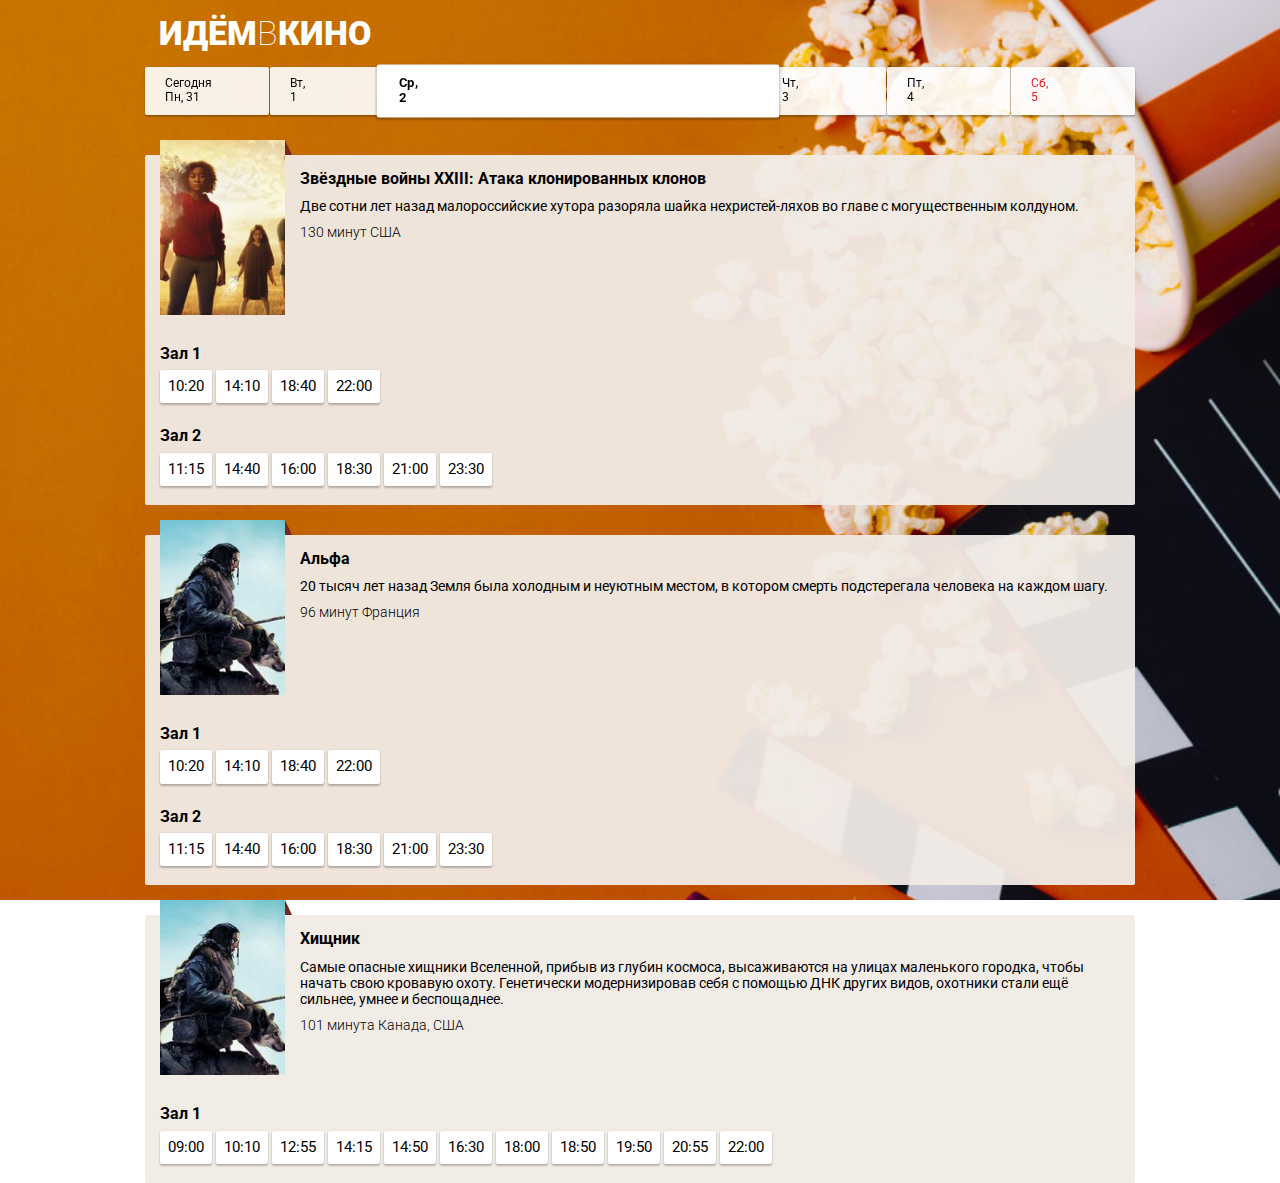
==== index.html @ d0161876 "initial" ====
<!DOCTYPE html>
<html lang="ru">

<head>
  <meta charset="UTF-8">
  <meta name="viewport" content="width=device-width, initial-scale=1.0">
  <meta http-equiv="X-UA-Compatible" content="ie=edge">
  <title>ИдёмВКино</title>
  <link rel="stylesheet" href="css/normalize.css">
  <link rel="stylesheet" href="css/styles.css">
  <link href="https://fonts.googleapis.com/css?family=Roboto:100,300,400,500,700,900&amp;subset=cyrillic,cyrillic-ext,latin-ext" rel="stylesheet">
</head>

<body>
  <header class="page-header">
    <h1 class="page-header__title">Идём<span>в</span>кино</h1>
  </header>
  
  <nav class="page-nav">
    <a class="page-nav__day page-nav__day_today" href="#">
      <span class="page-nav__day-week">Пн</span><span class="page-nav__day-number">31</span>
    </a>
    <a class="page-nav__day" href="#">
      <span class="page-nav__day-week">Вт</span><span class="page-nav__day-number">1</span>
    </a>
    <a class="page-nav__day page-nav__day_chosen" href="#">
      <span class="page-nav__day-week">Ср</span><span class="page-nav__day-number">2</span>
    </a>
    <a class="page-nav__day" href="#">
      <span class="page-nav__day-week">Чт</span><span class="page-nav__day-number">3</span>
    </a>
    <a class="page-nav__day" href="#">
      <span class="page-nav__day-week">Пт</span><span class="page-nav__day-number">4</span>
    </a>
    <a class="page-nav__day page-nav__day_weekend" href="#">
      <span class="page-nav__day-week">Сб</span><span class="page-nav__day-number">5</span>
    </a>
  </nav>
  
  <main>
    <section class="movie">
      <div class="movie__info">
        <div class="movie__poster">
          <img class="movie__poster-image" alt="Звёздные войны постер" src="i/poster1.jpg">
        </div>
        <div class="movie__description">
          <h2 class="movie__title">Звёздные войны XXIII: Атака клонированных клонов</h2>
          <p class="movie__synopsis">Две сотни лет назад малороссийские хутора разоряла шайка нехристей-ляхов во главе с могущественным колдуном.</p>
          <p class="movie__data">
            <span class="movie__data-duration">130 минут</span>
            <span class="movie__data-origin">США</span>
          </p>
        </div>
      </div>  
      
      <div class="movie-seances__hall">
        <h3 class="movie-seances__hall-title">Зал 1</h3>
        <ul class="movie-seances__list">
          <li class="movie-seances__time-block"><a class="movie-seances__time" href="hall.html">10:20</a></li>
          <li class="movie-seances__time-block"><a class="movie-seances__time" href="hall.html">14:10</a></li>
          <li class="movie-seances__time-block"><a class="movie-seances__time" href="hall.html">18:40</a></li>
          <li class="movie-seances__time-block"><a class="movie-seances__time" href="hall.html">22:00</a></li>
        </ul>
      </div>
      <div class="movie-seances__hall">
        <h3 class="movie-seances__hall-title">Зал 2</h3>
        <ul class="movie-seances__list">
          <li class="movie-seances__time-block"><a class="movie-seances__time" href="hall.html">11:15</a></li>
          <li class="movie-seances__time-block"><a class="movie-seances__time" href="hall.html">14:40</a></li>
          <li class="movie-seances__time-block"><a class="movie-seances__time" href="hall.html">16:00</a></li>
          <li class="movie-seances__time-block"><a class="movie-seances__time" href="hall.html">18:30</a></li>
          <li class="movie-seances__time-block"><a class="movie-seances__time" href="hall.html">21:00</a></li>
          <li class="movie-seances__time-block"><a class="movie-seances__time" href="hall.html">23:30</a></li>     
        </ul>
      </div>      
    </section>
    
    <section class="movie">
      <div class="movie__info">      
        <div class="movie__poster">
          <img class="movie__poster-image" alt="Альфа постер" src="i/poster2.jpg">
        </div>
        <div class="movie__description">        
          <h2 class="movie__title">Альфа</h2>
          <p class="movie__synopsis">20 тысяч лет назад Земля была холодным и неуютным местом, в котором смерть подстерегала человека на каждом шагу.</p>
          <p class="movie__data">
            <span class="movie__data-duration">96 минут</span>
            <span class="movie__data-origin">Франция</span>
          </p>
        </div>    
      </div>  
      <div class="movie-seances__hall">
        <h3 class="movie-seances__hall-title">Зал 1</h3>
        <ul class="movie-seances__list">
          <li class="movie-seances__time-block"><a class="movie-seances__time" href="hall.html">10:20</a></li>
          <li class="movie-seances__time-block"><a class="movie-seances__time" href="hall.html">14:10</a></li>
          <li class="movie-seances__time-block"><a class="movie-seances__time" href="hall.html">18:40</a></li>
          <li class="movie-seances__time-block"><a class="movie-seances__time" href="hall.html">22:00</a></li>
        </ul>
      </div>
      <div class="movie-seances__hall">
        <h3 class="movie-seances__hall-title">Зал 2</h3>
        <ul class="movie-seances__list">
          <li class="movie-seances__time-block"><a class="movie-seances__time" href="hall.html">11:15</a></li>
          <li class="movie-seances__time-block"><a class="movie-seances__time" href="hall.html">14:40</a></li>
          <li class="movie-seances__time-block"><a class="movie-seances__time" href="hall.html">16:00</a></li>
          <li class="movie-seances__time-block"><a class="movie-seances__time" href="hall.html">18:30</a></li>
          <li class="movie-seances__time-block"><a class="movie-seances__time" href="hall.html">21:00</a></li>
          <li class="movie-seances__time-block"><a class="movie-seances__time" href="hall.html">23:30</a></li>     
        </ul>
      </div>      
    </section>   
    
    <section class="movie">
      <div class="movie__info">      
        <div class="movie__poster">
          <img class="movie__poster-image" alt="Хищник постер" src="i/poster2.jpg">
        </div>
        <div class="movie__description">        
          <h2 class="movie__title">Хищник</h2>
          <p class="movie__synopsis">Самые опасные хищники Вселенной, прибыв из глубин космоса, высаживаются на улицах маленького городка, чтобы начать свою кровавую охоту. Генетически модернизировав себя с помощью ДНК других видов, охотники стали ещё сильнее, умнее и беспощаднее.</p>
          <p class="movie__data">
            <span class="movie__data-duration">101 минута</span>
            <span class="movie__data-origin">Канада, США</span>
          </p>
        </div>    
      </div>  
      <div class="movie-seances__hall">
        <h3 class="movie-seances__hall-title">Зал 1</h3>
        <ul class="movie-seances__list">
          <li class="movie-seances__time-block"><a class="movie-seances__time" href="hall.html">09:00</a></li>
          <li class="movie-seances__time-block"><a class="movie-seances__time" href="hall.html">10:10</a></li>
          <li class="movie-seances__time-block"><a class="movie-seances__time" href="hall.html">12:55</a></li>
          <li class="movie-seances__time-block"><a class="movie-seances__time" href="hall.html">14:15</a></li>
          <li class="movie-seances__time-block"><a class="movie-seances__time" href="hall.html">14:50</a></li>
          <li class="movie-seances__time-block"><a class="movie-seances__time" href="hall.html">16:30</a></li>
          <li class="movie-seances__time-block"><a class="movie-seances__time" href="hall.html">18:00</a></li>
          <li class="movie-seances__time-block"><a class="movie-seances__time" href="hall.html">18:50</a></li>
          <li class="movie-seances__time-block"><a class="movie-seances__time" href="hall.html">19:50</a></li>
          <li class="movie-seances__time-block"><a class="movie-seances__time" href="hall.html">20:55</a></li>
          <li class="movie-seances__time-block"><a class="movie-seances__time" href="hall.html">22:00</a></li>
        </ul>
      </div>     
    </section>     
  </main>
  
</body>
</html>
---- css/styles.css ----
@charset "UTF-8";
* {
  margin: 0;
  padding: 0;
  box-sizing: border-box;
}

html {
  font-family: "Roboto", sans-serif;
  font-size: 62.5%;
}

body {
  background-image: url("../i/background.jpg");
  background-size: cover;
  background-attachment: fixed;
  background-position: right;
}

.page-header {
  padding: 1.4rem;
}

.page-header__title {
  margin: 0;
  font-weight: 900;
  font-size: 3.4rem;
  color: #FFFFFF;
  text-transform: uppercase;
}
.page-header__title span {
  font-weight: 100;
}

/* ~~~~~~~~~~~~ Главная ~~~~~~~~~~~~ */
.page-nav {
  position: sticky;
  top: 2px;
  padding-bottom: 1rem;
  display: flex;
  flex-wrap: nowrap;
  align-items: stretch;
  color: #000000;
  z-index: 10;
}
.page-nav .page-nav__day {
  flex-basis: calc(100% / 8);
  font-size: 1.2rem;
  padding: 1rem;
  background: rgba(255, 255, 255, 0.9);
  box-shadow: 0px 2px 2px rgba(0, 0, 0, 0.24), 0px 0px 2px rgba(0, 0, 0, 0.12);
  border-radius: 2px;
  text-decoration: none;
  color: #000000;
}
.page-nav .page-nav__day + .page-nav__day {
  margin-left: 1px;
}
.page-nav .page-nav__day .page-nav__day-week::after {
  content: ',';
}
.page-nav .page-nav__day .page-nav__day-number::before {
  content: ' ';
}
.page-nav .page-nav__day .page-nav__day-week, .page-nav .page-nav__day .page-nav__day-number {
  display: block;
}
.page-nav .page-nav__day_chosen {
  flex-grow: 1;
  background-color: #FFFFFF;
  font-weight: 700;
  transform: scale(1.1);
}
.page-nav .page-nav__day_weekend {
  color: #DE2121;
}
.page-nav .page-nav__day_next {
  text-align: center;
}
.page-nav .page-nav__day_next::before {
  content: '>';
  font-family: monospace;
  font-weight: 700;
  font-size: 2.4rem;
}
.page-nav .page-nav__day_today .page-nav__day-week::before {
  content: 'Сегодня';
  display: block;
}
.page-nav .page-nav__day_today .page-nav__day-week, .page-nav .page-nav__day_today .page-nav__day-number {
  display: inline;
}

.movie {
  position: relative;
  padding: 1.5rem;
  margin-top: 3rem;
  background: rgba(241, 235, 230, 0.95);
  color: #000000;
}
.movie .movie__info {
  display: flex;
}
.movie .movie__poster {
  position: relative;
  width: 12.5rem;
  height: 17.5rem;
  /*    left: 1.5rem;
      top: -1.5rem;*/
}
.movie .movie__poster .movie__poster-image {
  position: relative;
  top: -3rem;
  width: 12.5rem;
  height: 17.5rem;
}
.movie .movie__poster::after {
  content: '';
  display: block;
  position: absolute;
  right: -0.7rem;
  top: -3rem;
  border: 1.5rem solid transparent;
  border-bottom: 0 solid transparent;
  border-right: 0 solid transparent;
  border-left: 0.7rem solid #772720;
}
.movie .movie__description {
  flex-grow: 1;
  padding-left: 1.5rem;
}
.movie .movie__title {
  font-weight: 700;
  font-size: 1.6rem;
}
.movie .movie__synopsis {
  font-size: 1.4rem;
  margin-top: 1rem;
}
.movie .movie__data {
  font-size: 1.4rem;
  font-weight: 300;
  margin-top: 1rem;
}
.movie .movie-seances__hall + .movie-seances__hall {
  margin-top: 2rem;
}
.movie .movie-seances__hall .movie-seances__hall-title {
  font-weight: 700;
  font-size: 1.6rem;
}
.movie .movie-seances__hall .movie-seances__list {
  margin-top: 0.7rem;
  font-size: 0;
}
.movie .movie-seances__hall .movie-seances__time-block {
  display: inline-block;
  margin-bottom: 4px;
}
.movie .movie-seances__hall .movie-seances__time-block:nth-last-of-type(n + 1) {
  margin-right: 4px;
}
.movie .movie-seances__hall .movie-seances__time {
  display: block;
  padding: 8px;
  box-shadow: 0px 2px 2px rgba(0, 0, 0, 0.24), 0px 0px 2px rgba(0, 0, 0, 0.12);
  border-radius: 2px;
  background-color: #FFFFFF;
  color: #000000;
  text-decoration: none;
  font-size: 1.5rem;
}

/* ~~~~~~~~~~~~ Кинозал ~~~~~~~~~~~~ */
.acceptin-button {
  display: block;
  margin: 3rem auto 0;
  box-shadow: 0px 3px 3px rgba(0, 0, 0, 0.24), 0px 0px 3px rgba(0, 0, 0, 0.12);
  border-radius: 3px;
  border: none;
  padding: 12px 57px;
  text-transform: uppercase;
  font-weight: 500;
  font-size: 1.4rem;
  background-color: #16A6AF;
  color: #FFFFFF;
}

.buying {
  background-color: rgba(241, 235, 230, 0.95);
  padding-bottom: 3rem;
}

.buying__info {
  display: flex;
  align-items: center;
  justify-content: space-between;
  padding: 1.5rem;
}
.buying__info .buying__info-description {
  padding-right: 1.5rem;
}
.buying__info .buying__info-title, .buying__info .buying__info-hall {
  font-size: 1.6rem;
  font-weight: 700;
}
.buying__info .buying__info-start {
  font-size: 1.4rem;
  font-weight: 300;
  margin: 0.7rem 0;
}
.buying__info .buying__info-hint {
  position: relative;
  font-weight: 300;
  font-size: 1.4rem;
  text-align: center;
}
.buying__info .buying__info-hint p {
  position: relative;
  width: 10rem;
}
.buying__info .buying__info-hint p::before {
  content: '';
  position: absolute;
  left: -1rem;
  top: calc(50% - 1.6rem);
  display: block;
  width: 2.4rem;
  height: 3.2rem;
  background-image: url(../i/hint.png);
  background-size: 2.4rem 3.2rem;
}

.conf-step {
  text-align: center;
  background-color: #171D24;
  padding: 1.5rem 3rem 1.5rem;
}

.conf-step__wrapper {
  font-size: 0;
  display: inline-block;
  background-image: url(../i/screen.png);
  background-position: top;
  background-repeat: no-repeat;
  background-size: 100%;
  padding-top: 3rem;
}
.conf-step__wrapper::before {
  content: '';
}

.conf-step__row + .conf-step__row {
  margin-top: 4px;
}

.conf-step__chair {
  display: inline-block;
  vertical-align: middle;
  width: 2rem;
  height: 2rem;
  border: 1px solid #525252;
  box-sizing: border-box;
  border-radius: 4px;
}
.conf-step__chair:not(:first-of-type) {
  margin-left: 4px;
}

.conf-step__chair_disabled {
  opacity: 0;
}

.conf-step__chair_standart {
  background-color: #FFFFFF;
}

.conf-step__chair_vip {
  background-color: #F9953A;
}

.conf-step__chair_taken {
  background-color: transparent;
}

.conf-step__chair_selected {
  background-color: #25C4CE;
  box-shadow: 0px 0px 4px #16A6AF;
  transform: scale(1.2);
}

.conf-step__legend {
  padding-top: 3rem;
  font-size: 1.4rem;
  font-weight: 300;
  color: #FFFFFF;
  display: flex;
  flex-wrap: nowrap;
  text-align: left;
}
.conf-step__legend .col {
  max-width: 25rem;
}
.conf-step__legend .col:first-of-type {
  padding-right: 1.5rem;
  margin-left: auto;
}
.conf-step__legend .col:last-of-type {
  margin-right: auto;
}
.conf-step__legend .conf-step__legend-price + .conf-step__legend-price {
  margin-top: 1rem;
}

/* ~~~~~~~~~~~~ Билет ~~~~~~~~~~~~ */
.tichet__check, .ticket__info-wrapper {
  padding-left: 1.5rem;
  padding-right: 1.5rem;
  background-color: rgba(241, 235, 230, 0.95);
}

.tichet__check {
  position: relative;
  padding-top: 2.5rem;
  padding-bottom: 2.5rem;
}
.tichet__check::before {
  content: '';
  display: block;
  position: absolute;
  top: -3px;
  left: 0;
  right: 0;
  height: 3px;
  background-image: url(../i/border-top.png);
  background-size: 10px 3px;
}
.tichet__check::after {
  content: '';
  display: block;
  position: absolute;
  bottom: -3px;
  left: 0;
  right: 0;
  height: 3px;
  background-image: url(../i/border-bottom.png);
  background-size: 10px 3px;
}

.ticket__info-wrapper {
  position: relative;
  margin-top: 6px;
  padding-top: 2rem;
  padding-bottom: 3rem;
}
.ticket__info-wrapper::before {
  content: '';
  display: block;
  position: absolute;
  top: -3px;
  left: 0;
  right: 0;
  height: 3px;
  background-image: url(../i/border-top.png);
  background-size: 10px 3px;
}
.ticket__info-wrapper::after {
  content: '';
  display: block;
  position: absolute;
  bottom: -3px;
  left: 0;
  right: 0;
  height: 3px;
  background-image: url(../i/border-bottom.png);
  background-size: 10px 3px;
}

.ticket__check-title {
  font-weight: 700;
  font-size: 2.2rem;
  text-transform: uppercase;
  color: #C76F00;
}

.ticket__info {
  font-size: 1.6rem;
  color: #000000;
}
.ticket__info + .ticket__info {
  margin-top: 1rem;
}

.ticket__details {
  font-weight: 700;
}

.ticket__hint {
  font-weight: 300;
  font-size: 1.4rem;
  margin-top: 3rem;
}
.ticket__hint + .ticket__hint {
  margin-top: 1rem;
}

.ticket__info-qr {
  display: block;
  margin: 3rem auto 0;
  width: 20rem;
  height: 20rem;
}

@media screen and (min-width: 479px) {
  .page-nav .page-nav__day {
    padding: 1rem 2rem;
  }
}
@media screen and (min-width: 990px) {
  .page-header, nav, main {
    width: 990px;
    margin: auto;
  }

  .movie, .buying {
    border-radius: 2px;
  }

  .buying__info-hint {
    display: none;
  }
}

/*================================================================*/

.movie .movie-seances__hall .acceptin-button-disabled {
 background-color: #888888;
 pointer-events: none
}

.acceptin-button:disabled {
  background-color: #888888;
  pointer-events: none
 }
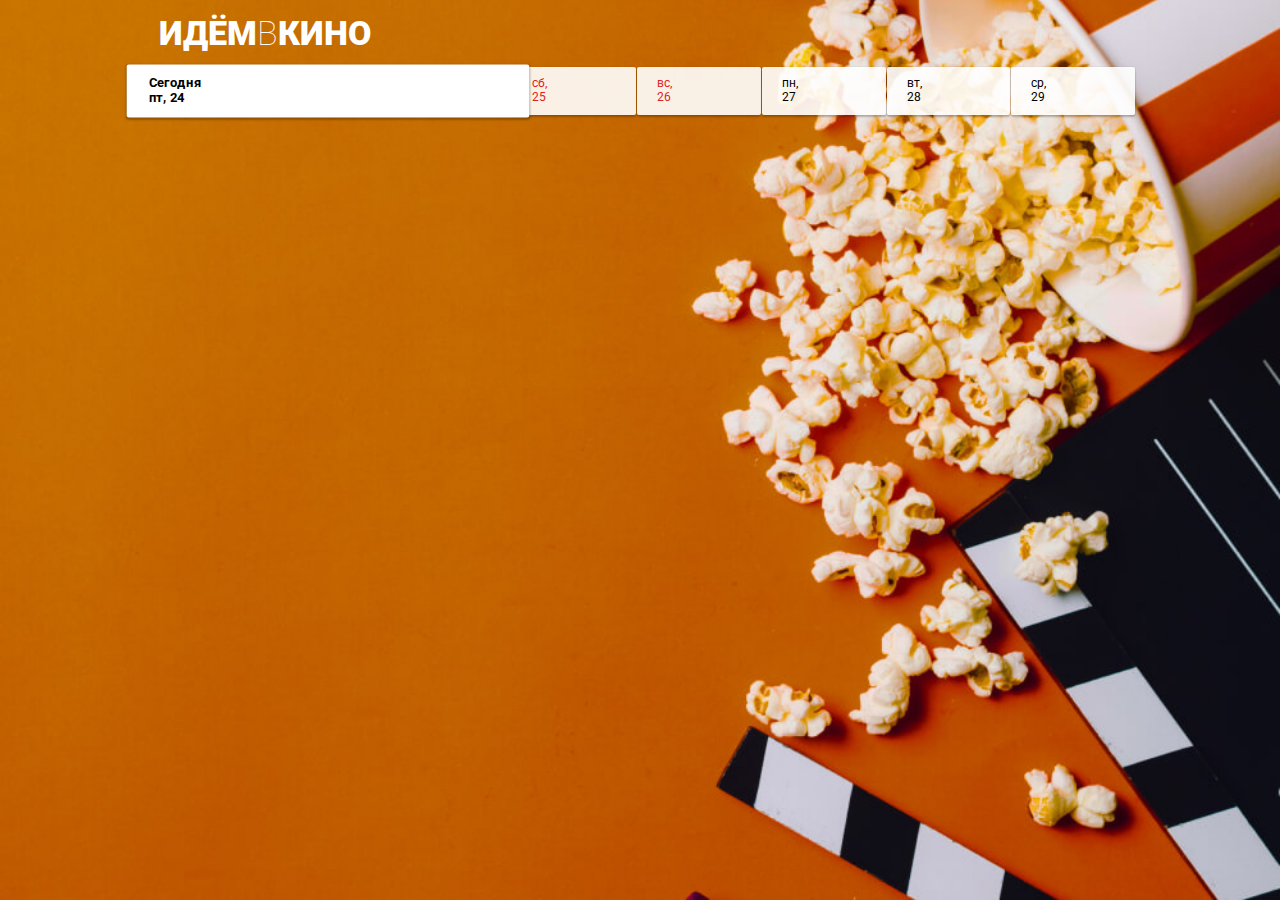
==== commit dd672edb: "Вар.1" ====
--- a/index.html
+++ b/index.html
@@ -17,13 +17,14 @@
   </header>
   
   <nav class="page-nav">
-    <a class="page-nav__day page-nav__day_today" href="#">
+    <a class="page-nav__day page-nav__day_today  page-nav__day_chosen" href="#">
       <span class="page-nav__day-week">Пн</span><span class="page-nav__day-number">31</span>
     </a>
     <a class="page-nav__day" href="#">
       <span class="page-nav__day-week">Вт</span><span class="page-nav__day-number">1</span>
     </a>
-    <a class="page-nav__day page-nav__day_chosen" href="#">
+    <a class="page-nav__day" href="#">
+    <!-- <a class="page-nav__day page-nav__day_chosen" href="#"> -->
       <span class="page-nav__day-week">Ср</span><span class="page-nav__day-number">2</span>
     </a>
     <a class="page-nav__day" href="#">
@@ -38,7 +39,7 @@
   </nav>
   
   <main>
-    <section class="movie">
+    <!-- <section class="movie">
       <div class="movie__info">
         <div class="movie__poster">
           <img class="movie__poster-image" alt="Звёздные войны постер" src="i/poster1.jpg">
@@ -141,8 +142,10 @@
           <li class="movie-seances__time-block"><a class="movie-seances__time" href="hall.html">22:00</a></li>
         </ul>
       </div>     
-    </section>     
+    </section>      -->
   </main>
   
+  <script src="js/functions.js"></script>
+  <script src="js/main.js"></script>
 </body>
 </html>--- a/css/styles.css
+++ b/css/styles.css
@@ -11,6 +11,7 @@
 }
 
 body {
+  min-width: 320px;
   background-image: url("../i/background.jpg");
   background-size: cover;
   background-attachment: fixed;
@@ -184,6 +185,7 @@
   font-size: 1.4rem;
   background-color: #16A6AF;
   color: #FFFFFF;
+  cursor: pointer;
 }
 
 .buying {
@@ -235,6 +237,13 @@
   text-align: center;
   background-color: #171D24;
   padding: 1.5rem 3rem 1.5rem;
+}
+
+@media (max-width: 344px) {
+  .conf-step {
+    padding-left: 0;
+    padding-right: 0;
+  }
 }
 
 .conf-step__wrapper {
@@ -433,14 +442,8 @@
 
 /*================================================================*/
 
-.movie .movie-seances__hall .acceptin-button-disabled {
- background-color: #888888;
- pointer-events: none
-}
-
-.acceptin-button:disabled {
-  background-color: #888888;
-  pointer-events: none
+ #qrcode > * {
+  width: 100%
  }
 
 
